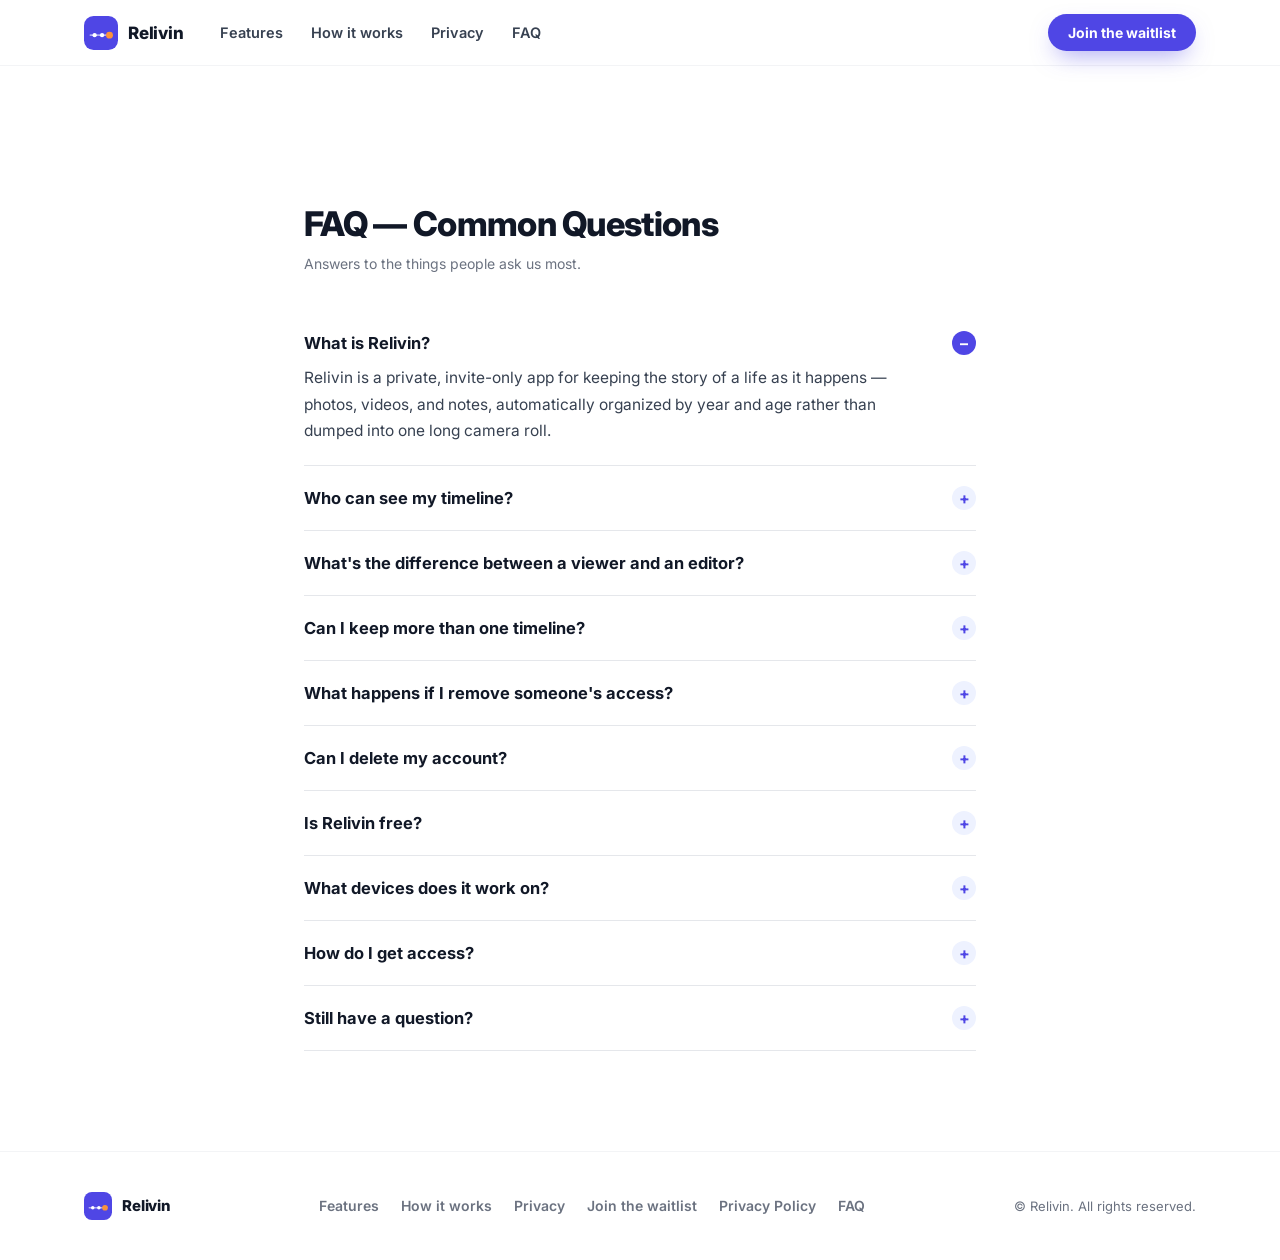
==== faq.html @ 83e9e0f8 "Rebrand website copy: My Timeline -> Relivin Brand name updated in page titles, headers, FAQ, footer" ====
<!doctype html>
<html lang="en">
<head>
<meta charset="UTF-8" />
<meta name="viewport" content="width=device-width, initial-scale=1.0" />
<title>FAQ — Common Questions — Relivin</title>
<meta name="description" content="Answers to common questions about Relivin — privacy, invites, pricing, and how it works." />
<link rel="icon" href="assets/favicon.png" />
<link rel="preconnect" href="https://fonts.googleapis.com" />
<link rel="preconnect" href="https://fonts.gstatic.com" crossorigin />
<link href="https://fonts.googleapis.com/css2?family=Inter:wght@400;500;600;700;800&display=swap" rel="stylesheet" />
<link rel="stylesheet" href="css/style.css" />
<style>
  .legal { padding: 140px 0 100px; }
  .legal h1 { font-size: 34px; }
  .legal .updated { color: var(--gray-600); font-size: 14px; margin-top: 10px; }
  .legal p { font-size: 15.5px; line-height: 1.7; color: var(--gray-700); margin-top: 12px; }
  .legal a { color: #4F46E5; }
  .legal__wrap { max-width: 720px; }

  .faq-list { margin-top: 36px; }
  .faq-item {
    border-bottom: 1px solid var(--gray-200);
    padding: 20px 0;
  }
  .faq-item summary {
    list-style: none;
    cursor: pointer;
    display: flex;
    align-items: center;
    justify-content: space-between;
    gap: 16px;
    font-size: 16.5px;
    font-weight: 700;
    color: var(--ink);
  }
  .faq-item summary::-webkit-details-marker { display: none; }
  .faq-item summary .faq-icon {
    flex-shrink: 0;
    width: 24px;
    height: 24px;
    border-radius: 999px;
    background: var(--indigo-50);
    color: var(--indigo);
    font-size: 16px;
    font-weight: 700;
    display: flex;
    align-items: center;
    justify-content: center;
  }
  .faq-item[open] summary .faq-icon { background: var(--indigo); color: #fff; }
  .faq-item[open] summary .faq-icon::before { content: "–"; }
  .faq-item summary .faq-icon::before { content: "+"; }
  .faq-item p { margin-top: 10px; padding-right: 40px; }
</style>
</head>
<body>

<a class="skip-link" href="#main">Skip to content</a>

<header class="nav" id="top">
  <div class="wrap nav__inner">
    <a class="brand" href="index.html">
      <span class="brand__mark" aria-hidden="true">
        <svg width="34" height="34" viewBox="0 0 64 64" fill="none" xmlns="http://www.w3.org/2000/svg">
          <rect width="64" height="64" rx="18" fill="#4F46E5"/>
          <line x1="12" y1="36" x2="52" y2="36" stroke="rgba(255,255,255,0.55)" stroke-width="3" stroke-linecap="round"/>
          <circle cx="20" cy="36" r="4" fill="#fff"/>
          <circle cx="34" cy="36" r="4" fill="#fff"/>
          <circle cx="48" cy="36" r="6.5" fill="#FB923C"/>
        </svg>
      </span>
      <span class="brand__word">Relivin</span>
    </a>

    <nav class="nav__links" aria-label="Primary">
      <a href="index.html#features">Features</a>
      <a href="index.html#how-it-works">How it works</a>
      <a href="index.html#privacy">Privacy</a>
      <a href="faq.html">FAQ</a>
    </nav>

    <a class="btn btn--primary btn--sm nav__cta" href="index.html#waitlist">Join the waitlist</a>
  </div>
</header>

<main id="main">
  <section class="legal">
    <div class="wrap legal__wrap">
      <h1>FAQ — Common Questions</h1>
      <p class="updated">Answers to the things people ask us most.</p>

      <div class="faq-list">

        <details class="faq-item" open>
          <summary><span>What is Relivin?</span><span class="faq-icon" aria-hidden="true"></span></summary>
          <p>Relivin is a private, invite-only app for keeping the story of a life as it happens — photos, videos, and notes, automatically organized by year and age rather than dumped into one long camera roll.</p>
        </details>

        <details class="faq-item">
          <summary><span>Who can see my timeline?</span><span class="faq-icon" aria-hidden="true"></span></summary>
          <p>Only the people you personally invite. There's no public profile, no discovery page, and no way for anyone to stumble onto a timeline — it's shared strictly by invitation.</p>
        </details>

        <details class="faq-item">
          <summary><span>What's the difference between a viewer and an editor?</span><span class="faq-icon" aria-hidden="true"></span></summary>
          <p>Viewers can open a timeline and see everything on it. Editors can also add new entries and comments. You choose the level for each person you invite, and can change or remove their access at any time.</p>
        </details>

        <details class="faq-item">
          <summary><span>Can I keep more than one timeline?</span><span class="faq-icon" aria-hidden="true"></span></summary>
          <p>Yes — keep a separate timeline for each child, or one for yourself, and switch between them from your home screen.</p>
        </details>

        <details class="faq-item">
          <summary><span>What happens if I remove someone's access?</span><span class="faq-icon" aria-hidden="true"></span></summary>
          <p>They immediately lose the ability to view or edit that timeline. Anything they already added stays on the timeline unless you remove it separately.</p>
        </details>

        <details class="faq-item">
          <summary><span>Can I delete my account?</span><span class="faq-icon" aria-hidden="true"></span></summary>
          <p>Yes, at any time, from My Account → Delete Account in the app. This permanently removes your personal information. Any timeline only you belong to is deleted along with its photos and videos; a timeline you share with others is handed off to another member instead, so shared family history isn't lost. See our <a href="privacy.html">Privacy Policy</a> for details.</p>
        </details>

        <details class="faq-item">
          <summary><span>Is Relivin free?</span><span class="faq-icon" aria-hidden="true"></span></summary>
          <p>Relivin is currently in early access as we build with a small group of families. Pricing hasn't been finalized — join the waitlist and we'll let you know as soon as that's decided and access opens up.</p>
        </details>

        <details class="faq-item">
          <summary><span>What devices does it work on?</span><span class="faq-icon" aria-hidden="true"></span></summary>
          <p>Relivin is a mobile app for iPhone and Android.</p>
        </details>

        <details class="faq-item">
          <summary><span>How do I get access?</span><span class="faq-icon" aria-hidden="true"></span></summary>
          <p>Join the waitlist with your email and we'll reach out as we open access to more people.</p>
        </details>

        <details class="faq-item">
          <summary><span>Still have a question?</span><span class="faq-icon" aria-hidden="true"></span></summary>
          <p>Email us at <a href="mailto:mytimelineapplication@gmail.com">mytimelineapplication@gmail.com</a> and we'll get back to you.</p>
        </details>

      </div>
    </div>
  </section>
</main>

<footer class="footer">
  <div class="wrap footer__inner">
    <a class="brand brand--footer" href="index.html">
      <span class="brand__mark" aria-hidden="true">
        <svg width="28" height="28" viewBox="0 0 64 64" fill="none" xmlns="http://www.w3.org/2000/svg">
          <rect width="64" height="64" rx="18" fill="#4F46E5"/>
          <line x1="12" y1="36" x2="52" y2="36" stroke="rgba(255,255,255,0.55)" stroke-width="3" stroke-linecap="round"/>
          <circle cx="20" cy="36" r="4" fill="#fff"/>
          <circle cx="34" cy="36" r="4" fill="#fff"/>
          <circle cx="48" cy="36" r="6.5" fill="#FB923C"/>
        </svg>
      </span>
      <span class="brand__word">Relivin</span>
    </a>
    <nav class="footer__links" aria-label="Footer">
      <a href="index.html#features">Features</a>
      <a href="index.html#how-it-works">How it works</a>
      <a href="index.html#privacy">Privacy</a>
      <a href="index.html#waitlist">Join the waitlist</a>
      <a href="privacy.html">Privacy Policy</a>
      <a href="faq.html">FAQ</a>
    </nav>
    <p class="footer__copy">© <span id="year"></span> Relivin. All rights reserved.</p>
  </div>
</footer>

<script src="js/config.js"></script>
<script src="js/main.js"></script>
</body>
</html>
---- css/style.css ----
/* ---------- Reset & base ---------- */
*, *::before, *::after { box-sizing: border-box; }
html { scroll-behavior: smooth; }
body {
  margin: 0;
  font-family: 'Inter', -apple-system, BlinkMacSystemFont, 'Segoe UI', sans-serif;
  color: var(--ink);
  background: var(--white);
  -webkit-font-smoothing: antialiased;
}
img, svg { display: block; max-width: 100%; }
a { color: inherit; text-decoration: none; }
ul, ol { margin: 0; padding: 0; list-style: none; }
h1, h2, h3, p { margin: 0; }
button { font: inherit; cursor: pointer; }
input { font: inherit; }

:root {
  --indigo: #4F46E5;
  --indigo-dark: #4338CA;
  --indigo-50: #EEF2FF;
  --orange: #FB923C;
  --ink: #111827;
  --gray-700: #374151;
  --gray-600: #6B7280;
  --gray-300: #D1D5DB;
  --gray-200: #E5E7EB;
  --gray-100: #F3F4F6;
  --gray-50: #F9FAFB;
  --white: #FFFFFF;
  --radius-lg: 24px;
  --radius-md: 16px;
  --radius-sm: 10px;
  --shadow-soft: 0 20px 60px -20px rgba(17, 24, 39, 0.25);
  --wrap: 1160px;
}

.wrap {
  max-width: var(--wrap);
  margin: 0 auto;
  padding: 0 24px;
}

.sr-only {
  position: absolute;
  width: 1px; height: 1px;
  padding: 0; margin: -1px;
  overflow: hidden;
  clip: rect(0,0,0,0);
  white-space: nowrap; border: 0;
}

.skip-link {
  position: absolute;
  left: -999px;
  top: 0;
  background: var(--indigo);
  color: #fff;
  padding: 10px 16px;
  border-radius: 0 0 8px 0;
  z-index: 1000;
}
.skip-link:focus { left: 0; }

.eyebrow {
  font-size: 13px;
  font-weight: 700;
  letter-spacing: 0.06em;
  text-transform: uppercase;
  color: var(--indigo);
  margin: 0 0 12px;
}
.eyebrow--light { color: rgba(255,255,255,0.75); }

h1 {
  font-size: clamp(40px, 6vw, 64px);
  font-weight: 800;
  line-height: 1.05;
  letter-spacing: -0.02em;
}

h2 {
  font-size: clamp(28px, 4vw, 40px);
  font-weight: 800;
  line-height: 1.15;
  letter-spacing: -0.01em;
}

h3 { font-size: 18px; font-weight: 700; }

/* ---------- Buttons ---------- */
.btn {
  display: inline-flex;
  align-items: center;
  justify-content: center;
  gap: 8px;
  border: none;
  border-radius: 999px;
  padding: 15px 26px;
  font-weight: 700;
  font-size: 15px;
  white-space: nowrap;
  transition: transform 0.15s ease, box-shadow 0.15s ease, opacity 0.15s ease, background 0.15s ease;
}
.btn:active { transform: scale(0.97); }

.btn--primary {
  background: var(--indigo);
  color: #fff;
  box-shadow: 0 10px 24px -8px rgba(79, 70, 229, 0.55);
}
.btn--primary:hover { background: var(--indigo-dark); }

.btn--light {
  background: #fff;
  color: var(--indigo);
}
.btn--light:hover { background: var(--gray-50); }

.btn--sm { padding: 10px 20px; font-size: 14px; }

.btn__spinner {
  display: none;
  width: 15px; height: 15px;
  border-radius: 50%;
  border: 2px solid rgba(255,255,255,0.4);
  border-top-color: #fff;
  animation: spin 0.7s linear infinite;
}
.btn--light .btn__spinner {
  border-color: rgba(79,70,229,0.25);
  border-top-color: var(--indigo);
}
.btn.is-loading .btn__spinner { display: inline-block; }
.btn.is-loading .btn__label { opacity: 0.6; }
.btn.is-loading { pointer-events: none; }

@keyframes spin { to { transform: rotate(360deg); } }

/* ---------- Nav ---------- */
.nav {
  position: sticky;
  top: 0;
  z-index: 100;
  background: rgba(255,255,255,0.85);
  backdrop-filter: saturate(180%) blur(14px);
  border-bottom: 1px solid var(--gray-100);
}
.nav__inner {
  display: flex;
  align-items: center;
  gap: 24px;
  padding-top: 14px;
  padding-bottom: 14px;
}
.brand { display: flex; align-items: center; gap: 10px; }
.brand__word { font-weight: 800; font-size: 17px; letter-spacing: -0.01em; }
.nav__links {
  display: flex;
  gap: 28px;
  margin-left: 12px;
  font-weight: 600;
  font-size: 14.5px;
  color: var(--gray-700);
}
.nav__links a:hover { color: var(--indigo); }
.nav__cta { margin-left: auto; }

.nav__toggle {
  display: none;
  flex-direction: column;
  justify-content: center;
  gap: 5px;
  width: 36px; height: 36px;
  background: none; border: none;
  margin-left: 8px;
}
.nav__toggle span {
  display: block;
  width: 20px; height: 2px;
  background: var(--ink);
  border-radius: 2px;
  transition: transform 0.2s ease, opacity 0.2s ease;
}

.mobile-menu {
  display: none;
  flex-direction: column;
  gap: 4px;
  padding: 8px 24px 20px;
  border-top: 1px solid var(--gray-100);
}
.mobile-menu a {
  padding: 12px 4px;
  font-weight: 600;
  color: var(--gray-700);
  border-bottom: 1px solid var(--gray-100);
}
.mobile-menu .btn { margin-top: 12px; }

.nav.is-open .mobile-menu { display: flex; }
.nav.is-open .nav__toggle span:nth-child(1) { transform: translateY(7px) rotate(45deg); }
.nav.is-open .nav__toggle span:nth-child(2) { opacity: 0; }
.nav.is-open .nav__toggle span:nth-child(3) { transform: translateY(-7px) rotate(-45deg); }

@media (max-width: 860px) {
  .nav__links, .nav__cta { display: none; }
  .nav__toggle { display: flex; }
}

/* ---------- Hero ---------- */
.hero {
  padding: 72px 0 40px;
  overflow: hidden;
}
.hero__inner {
  display: grid;
  grid-template-columns: 1.05fr 0.95fr;
  align-items: center;
  gap: 48px;
}
.hero__slogan {
  margin-top: 16px;
  font-size: 19px;
  font-weight: 700;
  color: var(--orange);
  letter-spacing: -0.01em;
}
.hero__sub {
  margin-top: 12px;
  font-size: 18px;
  line-height: 1.6;
  color: var(--gray-600);
  max-width: 520px;
}
.hero__note {
  margin-top: 10px;
  font-size: 13px;
  color: var(--gray-600);
}
.hero__art {
  position: relative;
  display: flex;
  justify-content: center;
}
.hero__blob {
  position: absolute;
  inset: 0;
  margin: auto;
  width: 420px; height: 420px;
  background: radial-gradient(circle at 30% 30%, rgba(79,70,229,0.18), transparent 60%),
              radial-gradient(circle at 70% 70%, rgba(251,146,60,0.18), transparent 60%);
  filter: blur(10px);
  z-index: -1;
}

/* ---------- Waitlist form ---------- */
.waitlist-form {
  display: flex;
  gap: 10px;
  margin-top: 28px;
  max-width: 440px;
}
.waitlist-form__input {
  flex: 1;
  min-width: 0;
  border: 1.5px solid var(--gray-200);
  border-radius: 999px;
  padding: 14px 20px;
  font-size: 15px;
  color: var(--ink);
  background: #fff;
}
.waitlist-form__input:focus {
  outline: none;
  border-color: var(--indigo);
  box-shadow: 0 0 0 4px var(--indigo-50);
}
.waitlist-form__status {
  min-height: 20px;
  margin-top: 10px;
  font-size: 14px;
  font-weight: 600;
}
.waitlist-form__status[data-state="success"] { color: #059669; }
.waitlist-form__status[data-state="error"] { color: #DC2626; }

.waitlist-form--cta { margin: 28px auto 0; }
.waitlist-form--cta .waitlist-form__input { background: rgba(255,255,255,0.95); border-color: transparent; }
.cta .waitlist-form__status[data-state="success"] { color: #A7F3D0; }
.cta .waitlist-form__status[data-state="error"] { color: #FECACA; }

@media (max-width: 480px) {
  .waitlist-form { flex-direction: column; }
}

/* ---------- Phone mockup ---------- */
.phone {
  position: relative;
  width: 290px;
  background: #0B1020;
  border-radius: 46px;
  padding: 14px;
  box-shadow: var(--shadow-soft);
}
.phone--md { width: 260px; }
.phone__notch {
  position: absolute;
  top: 14px; left: 50%;
  transform: translateX(-50%);
  width: 90px; height: 22px;
  background: #0B1020;
  border-bottom-left-radius: 14px;
  border-bottom-right-radius: 14px;
  z-index: 2;
}
.phone__screen {
  position: relative;
  background: #fff;
  border-radius: 32px;
  overflow: hidden;
  height: 560px;
}
.phone--md .phone__screen { height: 500px; }

.mock-topbar {
  display: flex;
  align-items: center;
  justify-content: space-between;
  padding: 34px 16px 12px;
  font-size: 11px;
  font-weight: 700;
  color: var(--indigo);
  border-bottom: 1px solid var(--gray-100);
}
.mock-topbar__title { color: var(--ink); font-size: 12px; }

.mock-rail { padding: 6px 10px 40px; }

.mock-yearhead {
  display: flex;
  justify-content: center;
  padding: 12px 0 4px;
}
.mock-yearhead span {
  background: var(--gray-100);
  color: var(--gray-600);
  font-size: 9px;
  font-weight: 800;
  letter-spacing: 0.05em;
  text-transform: uppercase;
  padding: 4px 10px;
  border-radius: 999px;
}

.mock-row {
  position: relative;
  display: flex;
  gap: 8px;
  padding: 0 2px 12px;
}
.mock-rail-line {
  position: absolute;
  top: 0; bottom: 0; left: 12px;
  width: 2px;
  background: var(--gray-200);
}
.mock-dot {
  position: relative;
  z-index: 1;
  width: 10px; height: 10px;
  margin-top: 4px;
  border-radius: 50%;
  background: var(--indigo);
  flex-shrink: 0;
  margin-left: 8px;
}
.mock-dot--birth { width: 13px; height: 13px; background: var(--orange); margin-left: 6.5px; }

.mock-card {
  flex: 1;
  border: 1px solid var(--gray-200);
  border-radius: 12px;
  padding: 6px;
}
.mock-thumb {
  width: 100%;
  aspect-ratio: 1.9;
  border-radius: 9px;
}
.mock-thumb--a { background: linear-gradient(135deg, #FDE68A, #FB923C); }
.mock-thumb--b { background: linear-gradient(135deg, #A7F3D0, #34D399); }
.mock-thumb--c { background: linear-gradient(135deg, #BFDBFE, #60A5FA); }
.mock-card__title { font-size: 11px; font-weight: 700; margin-top: 6px; }
.mock-card__date { font-size: 9.5px; color: var(--gray-600); margin-top: 2px; }

.mock-fab {
  position: absolute;
  right: 16px; bottom: 20px;
  width: 40px; height: 40px;
  border-radius: 50%;
  background: var(--indigo);
  color: #fff;
  font-size: 20px;
  display: flex; align-items: center; justify-content: center;
  box-shadow: 0 8px 18px -6px rgba(79,70,229,0.6);
}

.mock-detail__media {
  aspect-ratio: 1.1;
  background: linear-gradient(135deg, #C7D2FE, #818CF8);
}
.mock-detail__body { padding: 16px; }
.mock-detail__title { font-size: 15px; font-weight: 800; }
.mock-detail__date { font-size: 11px; color: var(--gray-600); margin-top: 4px; }
.mock-detail__caption { font-size: 12.5px; color: var(--gray-700); line-height: 1.6; margin-top: 12px; }

.mock-import { padding: 34px 18px 18px; }
.mock-import__title { font-size: 14px; font-weight: 800; text-align: center; }
.mock-import__found { font-size: 11px; color: var(--gray-600); text-align: center; margin-top: 4px; }
.mock-import__grid {
  display: grid;
  grid-template-columns: repeat(3, 1fr);
  gap: 6px;
  margin-top: 18px;
}
.mock-import__tile { aspect-ratio: 1; border-radius: 8px; }
.mock-import__tile--a { background: linear-gradient(135deg, #FBCFE8, #DB2777); }
.mock-import__tile--b { background: linear-gradient(135deg, #FDE68A, #F59E0B); }
.mock-import__tile--c { background: linear-gradient(135deg, #BFDBFE, #3B82F6); }
.mock-import__tile--d { background: linear-gradient(135deg, #A7F3D0, #10B981); }
.mock-import__tile--e { background: linear-gradient(135deg, #DDD6FE, #7C3AED); }
.mock-import__tile--f { background: linear-gradient(135deg, #FECACA, #EF4444); }
.mock-import__bar {
  margin-top: 18px;
  height: 6px;
  border-radius: 999px;
  background: var(--gray-100);
  overflow: hidden;
}
.mock-import__bar-fill {
  width: 64%;
  height: 100%;
  background: var(--indigo);
  border-radius: 999px;
}
.mock-import__btn {
  margin-top: 16px;
  background: var(--indigo);
  color: #fff;
  text-align: center;
  font-size: 12.5px;
  font-weight: 700;
  padding: 11px;
  border-radius: 9px;
}

.mock-invite { padding: 30px 18px 18px; }
.mock-invite__title { font-size: 14px; font-weight: 800; text-align: center; margin-bottom: 18px; }
.mock-invite__label { display: block; font-size: 10.5px; font-weight: 700; color: var(--gray-600); margin: 14px 0 6px; }
.mock-invite__input {
  border: 1px solid var(--gray-200);
  border-radius: 9px;
  padding: 10px 12px;
  font-size: 12px;
  color: var(--gray-700);
}
.mock-invite__roles { display: flex; gap: 8px; }
.mock-invite__role {
  flex: 1;
  border: 1px solid var(--gray-200);
  border-radius: 9px;
  padding: 9px;
}
.mock-invite__role p { font-size: 11.5px; font-weight: 800; margin: 0 0 3px; }
.mock-invite__role span { font-size: 9px; color: var(--gray-600); }
.mock-invite__role--active { border-color: var(--indigo); background: var(--indigo-50); }
.mock-invite__role--active p { color: var(--indigo); }
.mock-invite__btn {
  margin-top: 18px;
  background: var(--indigo);
  color: #fff;
  text-align: center;
  font-size: 12.5px;
  font-weight: 700;
  padding: 11px;
  border-radius: 9px;
}

/* ---------- Section head ---------- */
.section-head { max-width: 620px; margin: 0 0 48px; }

section { padding: 96px 0; }

/* ---------- Features ---------- */
.feature-grid {
  display: grid;
  grid-template-columns: repeat(3, 1fr);
  gap: 24px;
}
.feature-card {
  padding: 28px;
  border: 1px solid var(--gray-100);
  border-radius: var(--radius-md);
  transition: box-shadow 0.2s ease, transform 0.2s ease, border-color 0.2s ease;
}
.feature-card:hover {
  box-shadow: 0 20px 40px -24px rgba(17,24,39,0.25);
  border-color: var(--gray-200);
  transform: translateY(-2px);
}
.feature-card__icon {
  width: 44px; height: 44px;
  border-radius: 12px;
  background: var(--icon-bg);
  color: var(--icon-fg);
  display: flex; align-items: center; justify-content: center;
  margin-bottom: 18px;
}
.feature-card h3 { margin-bottom: 8px; }
.feature-card p { font-size: 14.5px; line-height: 1.6; color: var(--gray-600); }

@media (max-width: 900px) {
  .feature-grid { grid-template-columns: repeat(2, 1fr); }
}
@media (max-width: 620px) {
  .feature-grid { grid-template-columns: 1fr; }
}

/* ---------- How it works ---------- */
.how { background: var(--gray-50); }
.steps {
  display: grid;
  grid-template-columns: repeat(4, 1fr);
  gap: 24px;
  counter-reset: step;
}
.steps__item {
  position: relative;
  padding-top: 20px;
}
.steps__item::before {
  content: "";
  position: absolute;
  top: 0; left: 0; right: 0;
  height: 3px;
  background: var(--gray-200);
  border-radius: 3px;
}
.steps__item::after {
  content: "";
  position: absolute;
  top: -3.5px; left: 0;
  width: 10px; height: 10px;
  border-radius: 50%;
  background: var(--indigo);
}
.steps__num {
  display: block;
  font-size: 13px;
  font-weight: 800;
  color: var(--indigo);
  margin-bottom: 10px;
}
.steps__item h3 { margin-bottom: 8px; }
.steps__item p { font-size: 14.5px; line-height: 1.6; color: var(--gray-600); }

@media (max-width: 900px) {
  .steps { grid-template-columns: repeat(2, 1fr); row-gap: 40px; }
}
@media (max-width: 560px) {
  .steps { grid-template-columns: 1fr; }
}

/* ---------- Showcase ---------- */
.showcase__row {
  display: grid;
  grid-template-columns: 0.9fr 1.1fr;
  align-items: center;
  gap: 56px;
  padding: 40px 24px;
}
.showcase__row--reverse { grid-template-columns: 1.1fr 0.9fr; }
.showcase__row--reverse .showcase__art { order: 2; }
.showcase__art { display: flex; justify-content: center; }
.showcase__sub { margin-top: 16px; font-size: 16px; line-height: 1.65; color: var(--gray-600); max-width: 440px; }

@media (max-width: 860px) {
  .showcase__row, .showcase__row--reverse {
    grid-template-columns: 1fr;
    text-align: center;
  }
  .showcase__row--reverse .showcase__art { order: 0; }
  .showcase__sub { margin-left: auto; margin-right: auto; }
}

/* ---------- Privacy ---------- */
.privacy {
  background: linear-gradient(160deg, #4338CA, #4F46E5 55%, #6366F1);
  color: #fff;
}
.privacy__inner {
  display: grid;
  grid-template-columns: 1.1fr 0.9fr;
  gap: 56px;
  align-items: center;
}
.privacy__slogan {
  font-size: clamp(20px, 2.6vw, 26px);
  font-weight: 800;
  color: var(--orange);
  margin-bottom: 14px;
  letter-spacing: -0.01em;
}
.privacy h2 { color: #fff; }
.privacy__sub { margin-top: 16px; font-size: 16px; line-height: 1.65; color: rgba(255,255,255,0.82); max-width: 460px; }
.privacy__list { display: flex; flex-direction: column; gap: 16px; }
.privacy__list li {
  display: flex;
  align-items: center;
  gap: 12px;
  font-size: 15px;
  font-weight: 600;
  background: rgba(255,255,255,0.08);
  border: 1px solid rgba(255,255,255,0.14);
  border-radius: 14px;
  padding: 14px 18px;
}
.privacy__check {
  display: inline-flex;
  align-items: center; justify-content: center;
  width: 22px; height: 22px;
  border-radius: 50%;
  background: var(--orange);
  color: #1F2937;
  font-size: 12px;
  font-weight: 800;
  flex-shrink: 0;
}

@media (max-width: 860px) {
  .privacy__inner { grid-template-columns: 1fr; text-align: center; }
  .privacy__sub { margin-left: auto; margin-right: auto; }
  .privacy__list li { justify-content: center; text-align: left; }
}

/* ---------- CTA ---------- */
.cta {
  background: var(--ink);
  color: #fff;
  text-align: center;
}
.cta h2 { color: #fff; max-width: 620px; margin: 0 auto; }
.cta p { color: rgba(255,255,255,0.68); max-width: 480px; margin: 16px auto 0; font-size: 16px; line-height: 1.6; }
.cta__inner { display: flex; flex-direction: column; align-items: center; }

/* ---------- Footer ---------- */
.footer { border-top: 1px solid var(--gray-100); padding: 40px 0; }
.footer__inner {
  display: flex;
  flex-wrap: wrap;
  align-items: center;
  justify-content: space-between;
  gap: 20px;
}
.brand--footer .brand__word { font-size: 15px; }
.footer__links { display: flex; gap: 22px; font-size: 14px; font-weight: 600; color: var(--gray-600); flex-wrap: wrap; }
.footer__links a:hover { color: var(--indigo); }
.footer__copy { font-size: 13px; color: var(--gray-600); width: 100%; text-align: center; margin-top: 8px; }

@media (min-width: 700px) {
  .footer__copy { width: auto; margin-top: 0; }
}

/* ---------- Responsive hero ---------- */
@media (max-width: 980px) {
  .hero__inner { grid-template-columns: 1fr; }
  .hero__copy { text-align: center; }
  .hero__sub, .waitlist-form, .hero__note { margin-left: auto; margin-right: auto; }
  .waitlist-form { justify-content: center; }
  .hero__art { margin-top: 20px; }
}
@media (max-width: 400px) {
  .phone--lg { width: 250px; }
  .phone__screen { height: 480px; }
}

section { padding-top: 80px; padding-bottom: 80px; }
@media (max-width: 700px) {
  section { padding-top: 60px; padding-bottom: 60px; }
}

/* ---------- Reveal animation ---------- */
.reveal {
  opacity: 0;
  transform: translateY(18px);
  transition: opacity 0.6s ease, transform 0.6s ease;
}
.reveal.is-visible { opacity: 1; transform: none; }
.reveal--delay-1 { transition-delay: 0.1s; }
.reveal--delay-2 { transition-delay: 0.2s; }
.reveal--delay-3 { transition-delay: 0.3s; }

@media (prefers-reduced-motion: reduce) {
  html { scroll-behavior: auto; }
  .reveal { opacity: 1; transform: none; transition: none; }
}
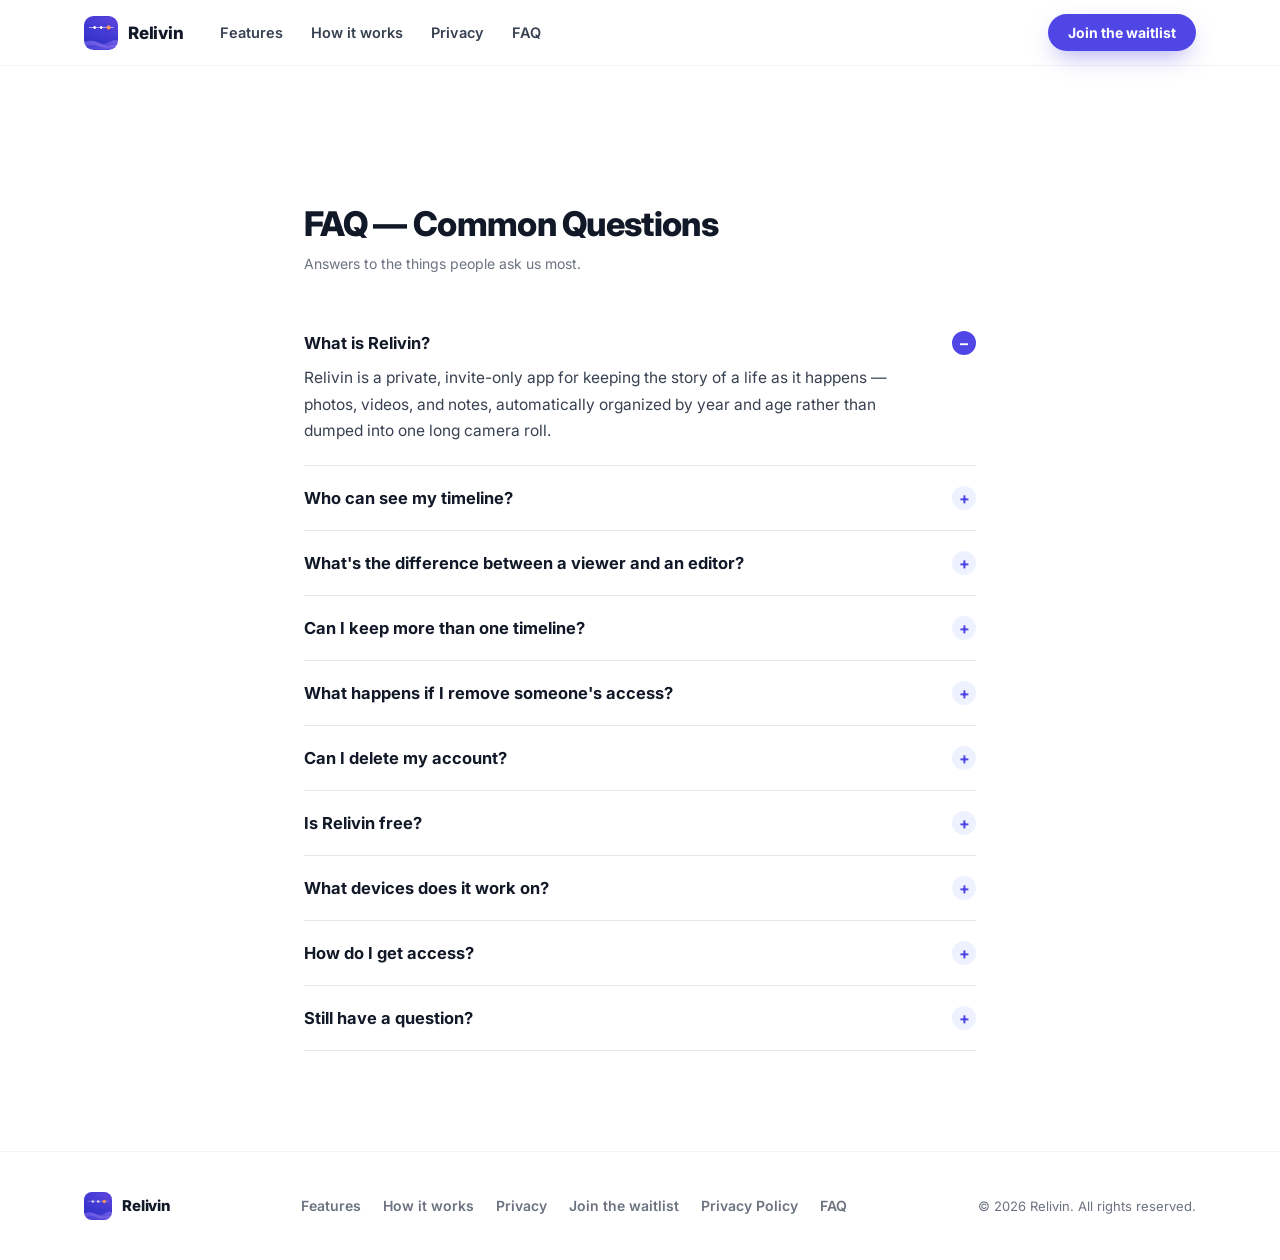
==== commit 1d8a05a1: "Sync Relivin visual brand: logo, icons, domain, and support email - Replace stale "My Timeline"-bran" ====
--- a/faq.html
+++ b/faq.html
@@ -5,7 +5,9 @@
 <meta name="viewport" content="width=device-width, initial-scale=1.0" />
 <title>FAQ — Common Questions — Relivin</title>
 <meta name="description" content="Answers to common questions about Relivin — privacy, invites, pricing, and how it works." />
+<link rel="canonical" href="https://relivin.app/faq.html" />
 <link rel="icon" href="assets/favicon.png" />
+<link rel="apple-touch-icon" href="assets/icon-no-text.png" />
 <link rel="preconnect" href="https://fonts.googleapis.com" />
 <link rel="preconnect" href="https://fonts.gstatic.com" crossorigin />
 <link href="https://fonts.googleapis.com/css2?family=Inter:wght@400;500;600;700;800&display=swap" rel="stylesheet" />
@@ -61,15 +63,7 @@
 <header class="nav" id="top">
   <div class="wrap nav__inner">
     <a class="brand" href="index.html">
-      <span class="brand__mark" aria-hidden="true">
-        <svg width="34" height="34" viewBox="0 0 64 64" fill="none" xmlns="http://www.w3.org/2000/svg">
-          <rect width="64" height="64" rx="18" fill="#4F46E5"/>
-          <line x1="12" y1="36" x2="52" y2="36" stroke="rgba(255,255,255,0.55)" stroke-width="3" stroke-linecap="round"/>
-          <circle cx="20" cy="36" r="4" fill="#fff"/>
-          <circle cx="34" cy="36" r="4" fill="#fff"/>
-          <circle cx="48" cy="36" r="6.5" fill="#FB923C"/>
-        </svg>
-      </span>
+      <img class="brand__mark-img" src="assets/icon-no-text.png" alt="" width="34" height="34" />
       <span class="brand__word">Relivin</span>
     </a>
 
@@ -139,7 +133,7 @@
 
         <details class="faq-item">
           <summary><span>Still have a question?</span><span class="faq-icon" aria-hidden="true"></span></summary>
-          <p>Email us at <a href="mailto:mytimelineapplication@gmail.com">mytimelineapplication@gmail.com</a> and we'll get back to you.</p>
+          <p>Email us at <a href="mailto:relivin.app@gmail.com">relivin.app@gmail.com</a> and we'll get back to you.</p>
         </details>
 
       </div>
@@ -150,15 +144,7 @@
 <footer class="footer">
   <div class="wrap footer__inner">
     <a class="brand brand--footer" href="index.html">
-      <span class="brand__mark" aria-hidden="true">
-        <svg width="28" height="28" viewBox="0 0 64 64" fill="none" xmlns="http://www.w3.org/2000/svg">
-          <rect width="64" height="64" rx="18" fill="#4F46E5"/>
-          <line x1="12" y1="36" x2="52" y2="36" stroke="rgba(255,255,255,0.55)" stroke-width="3" stroke-linecap="round"/>
-          <circle cx="20" cy="36" r="4" fill="#fff"/>
-          <circle cx="34" cy="36" r="4" fill="#fff"/>
-          <circle cx="48" cy="36" r="6.5" fill="#FB923C"/>
-        </svg>
-      </span>
+      <img class="brand__mark-img" src="assets/icon-no-text.png" alt="" width="28" height="28" />
       <span class="brand__word">Relivin</span>
     </a>
     <nav class="footer__links" aria-label="Footer">
--- a/css/style.css
+++ b/css/style.css
@@ -154,6 +154,7 @@
   padding-bottom: 14px;
 }
 .brand { display: flex; align-items: center; gap: 10px; }
+.brand__mark-img { display: block; border-radius: 28%; flex-shrink: 0; }
 .brand__word { font-weight: 800; font-size: 17px; letter-spacing: -0.01em; }
 .nav__links {
   display: flex;
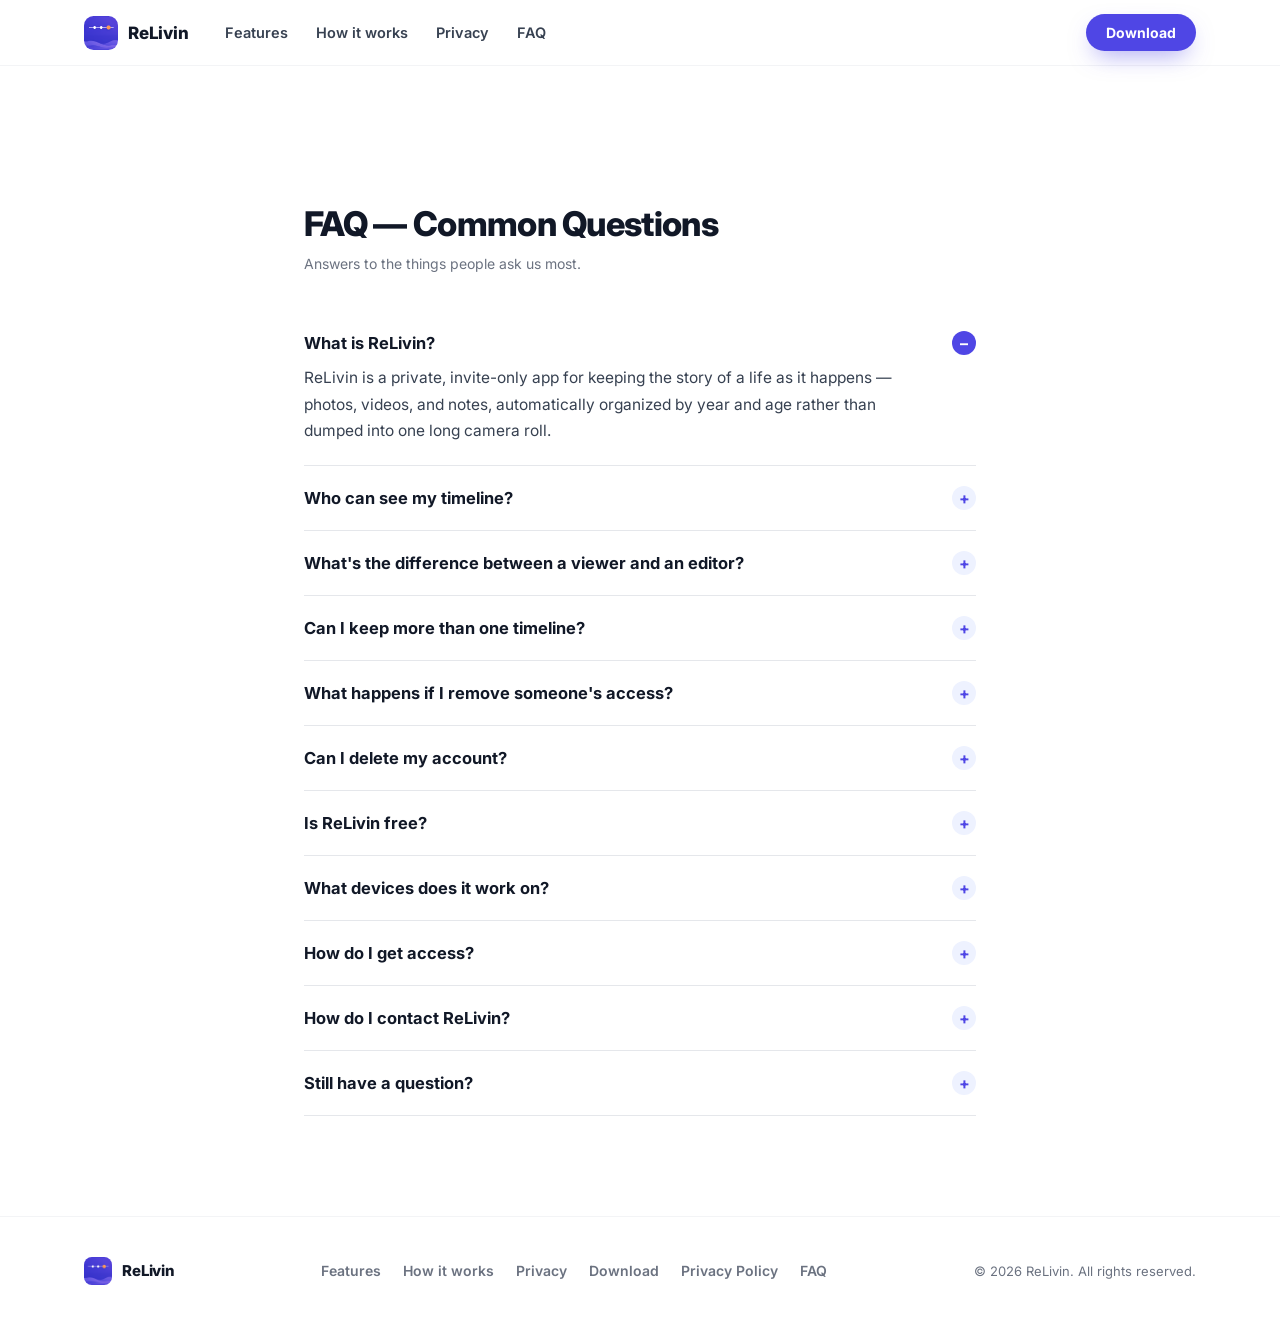
==== commit 6cd829a5: "Consolidate FAQ contact email to info@relivin.app" ====
--- a/faq.html
+++ b/faq.html
@@ -3,9 +3,9 @@
 <head>
 <meta charset="UTF-8" />
 <meta name="viewport" content="width=device-width, initial-scale=1.0" />
-<title>FAQ — Common Questions — Relivin</title>
-<meta name="description" content="Answers to common questions about Relivin — privacy, invites, pricing, and how it works." />
-<link rel="canonical" href="https://relivin.app/faq.html" />
+<title>FAQ — Common Questions — ReLivin</title>
+<meta name="description" content="Answers to common questions about ReLivin — privacy, invites, pricing, and how it works." />
+<link rel="canonical" href="https://relivin.app/faq" />
 <link rel="icon" href="assets/favicon.png" />
 <link rel="apple-touch-icon" href="assets/icon-no-text.png" />
 <link rel="preconnect" href="https://fonts.googleapis.com" />
@@ -62,19 +62,19 @@
 
 <header class="nav" id="top">
   <div class="wrap nav__inner">
-    <a class="brand" href="index.html">
+    <a class="brand" href="/">
       <img class="brand__mark-img" src="assets/icon-no-text.png" alt="" width="34" height="34" />
-      <span class="brand__word">Relivin</span>
+      <span class="brand__word">ReLivin</span>
     </a>
 
     <nav class="nav__links" aria-label="Primary">
-      <a href="index.html#features">Features</a>
-      <a href="index.html#how-it-works">How it works</a>
-      <a href="index.html#privacy">Privacy</a>
-      <a href="faq.html">FAQ</a>
+      <a href="/#features">Features</a>
+      <a href="/#how-it-works">How it works</a>
+      <a href="/#privacy">Privacy</a>
+      <a href="faq">FAQ</a>
     </nav>
 
-    <a class="btn btn--primary btn--sm nav__cta" href="index.html#waitlist">Join the waitlist</a>
+    <a class="btn btn--primary btn--sm nav__cta" href="https://apps.apple.com/us/app/relivin/id6789972532" target="_blank" rel="noopener">Download</a>
   </div>
 </header>
 
@@ -87,8 +87,8 @@
       <div class="faq-list">
 
         <details class="faq-item" open>
-          <summary><span>What is Relivin?</span><span class="faq-icon" aria-hidden="true"></span></summary>
-          <p>Relivin is a private, invite-only app for keeping the story of a life as it happens — photos, videos, and notes, automatically organized by year and age rather than dumped into one long camera roll.</p>
+          <summary><span>What is ReLivin?</span><span class="faq-icon" aria-hidden="true"></span></summary>
+          <p>ReLivin is a private, invite-only app for keeping the story of a life as it happens — photos, videos, and notes, automatically organized by year and age rather than dumped into one long camera roll.</p>
         </details>
 
         <details class="faq-item">
@@ -113,27 +113,32 @@
 
         <details class="faq-item">
           <summary><span>Can I delete my account?</span><span class="faq-icon" aria-hidden="true"></span></summary>
-          <p>Yes, at any time, from My Account → Delete Account in the app. This permanently removes your personal information. Any timeline only you belong to is deleted along with its photos and videos; a timeline you share with others is handed off to another member instead, so shared family history isn't lost. See our <a href="privacy.html">Privacy Policy</a> for details.</p>
+          <p>Yes, at any time, from My Account → Delete Account in the app. This permanently removes your personal information. Any timeline only you belong to is deleted along with its photos and videos; a timeline you share with others is handed off to another member instead, so shared family history isn't lost. See our <a href="privacy">Privacy Policy</a> for details.</p>
         </details>
 
         <details class="faq-item">
-          <summary><span>Is Relivin free?</span><span class="faq-icon" aria-hidden="true"></span></summary>
-          <p>Relivin is currently in early access as we build with a small group of families. Pricing hasn't been finalized — join the waitlist and we'll let you know as soon as that's decided and access opens up.</p>
+          <summary><span>Is ReLivin free?</span><span class="faq-icon" aria-hidden="true"></span></summary>
+          <p>ReLivin is free to download, with optional Pro and Expert subscription plans for additional features.</p>
         </details>
 
         <details class="faq-item">
           <summary><span>What devices does it work on?</span><span class="faq-icon" aria-hidden="true"></span></summary>
-          <p>Relivin is a mobile app for iPhone and Android.</p>
+          <p>ReLivin is available now on iPhone. Android is on the way — join the waitlist on our <a href="/#waitlist">homepage</a> and we'll let you know the moment it's ready.</p>
         </details>
 
         <details class="faq-item">
           <summary><span>How do I get access?</span><span class="faq-icon" aria-hidden="true"></span></summary>
-          <p>Join the waitlist with your email and we'll reach out as we open access to more people.</p>
+          <p><a href="https://apps.apple.com/us/app/relivin/id6789972532" target="_blank" rel="noopener">Download ReLivin from the App Store</a> to get started right away. On Android? Join the waitlist on our <a href="/#waitlist">homepage</a> and we'll reach out at launch.</p>
+        </details>
+
+        <details class="faq-item">
+          <summary><span>How do I contact ReLivin?</span><span class="faq-icon" aria-hidden="true"></span></summary>
+          <p>By email, at <a href="mailto:info@relivin.app">info@relivin.app</a>.</p>
         </details>
 
         <details class="faq-item">
           <summary><span>Still have a question?</span><span class="faq-icon" aria-hidden="true"></span></summary>
-          <p>Email us at <a href="mailto:relivin.app@gmail.com">relivin.app@gmail.com</a> and we'll get back to you.</p>
+          <p>Email us at <a href="mailto:info@relivin.app">info@relivin.app</a> and we'll get back to you.</p>
         </details>
 
       </div>
@@ -143,19 +148,19 @@
 
 <footer class="footer">
   <div class="wrap footer__inner">
-    <a class="brand brand--footer" href="index.html">
+    <a class="brand brand--footer" href="/">
       <img class="brand__mark-img" src="assets/icon-no-text.png" alt="" width="28" height="28" />
-      <span class="brand__word">Relivin</span>
+      <span class="brand__word">ReLivin</span>
     </a>
     <nav class="footer__links" aria-label="Footer">
-      <a href="index.html#features">Features</a>
-      <a href="index.html#how-it-works">How it works</a>
-      <a href="index.html#privacy">Privacy</a>
-      <a href="index.html#waitlist">Join the waitlist</a>
-      <a href="privacy.html">Privacy Policy</a>
-      <a href="faq.html">FAQ</a>
+      <a href="/#features">Features</a>
+      <a href="/#how-it-works">How it works</a>
+      <a href="/#privacy">Privacy</a>
+      <a href="https://apps.apple.com/us/app/relivin/id6789972532" target="_blank" rel="noopener">Download</a>
+      <a href="privacy">Privacy Policy</a>
+      <a href="faq">FAQ</a>
     </nav>
-    <p class="footer__copy">© <span id="year"></span> Relivin. All rights reserved.</p>
+    <p class="footer__copy">© <span id="year"></span> ReLivin. All rights reserved.</p>
   </div>
 </footer>
 
